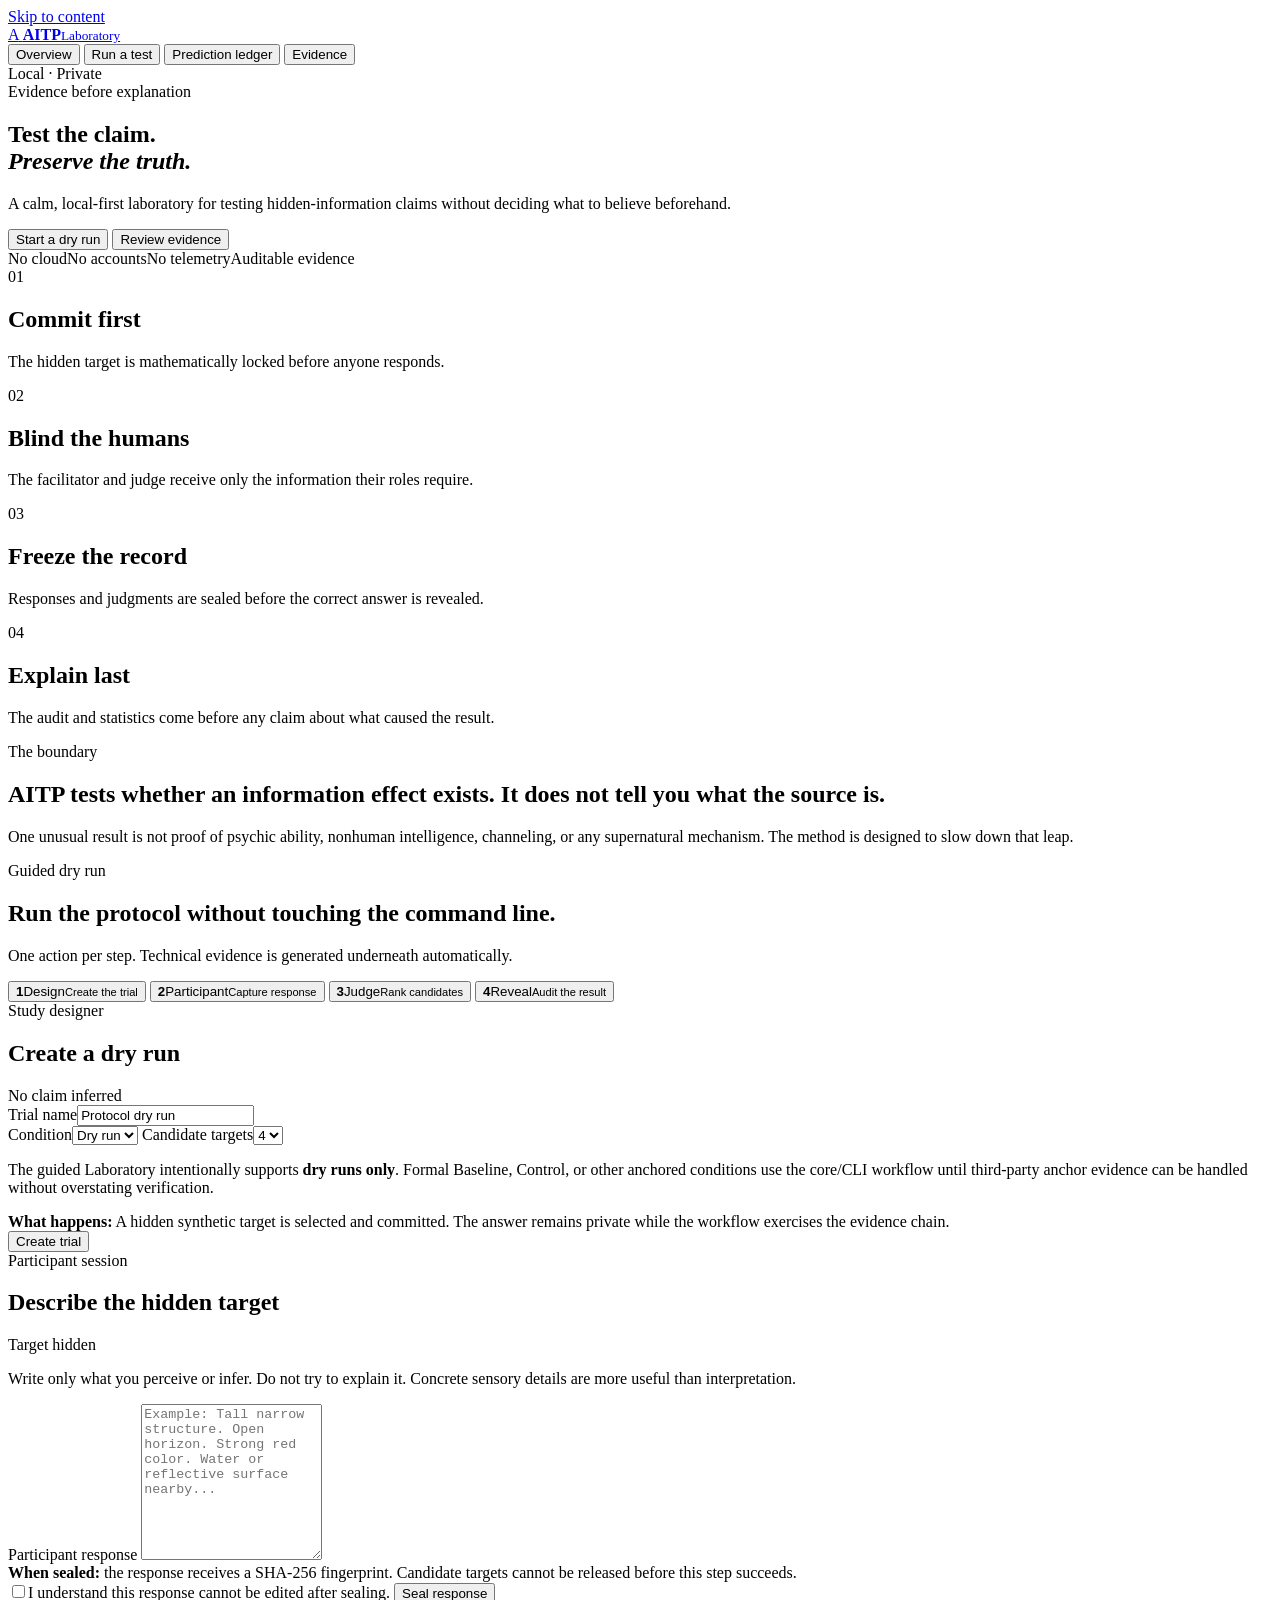
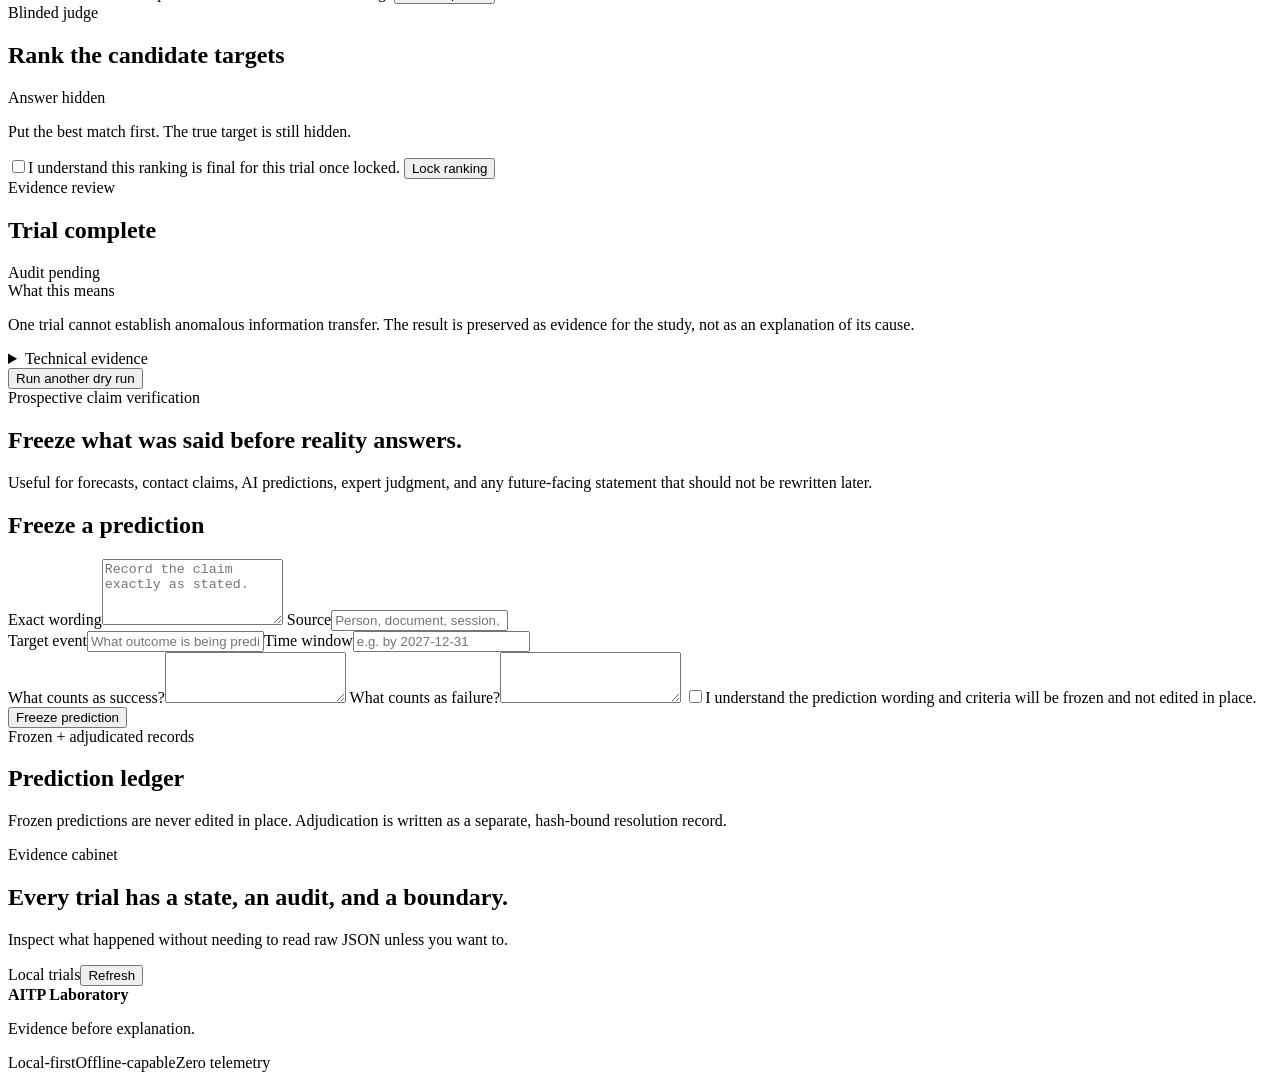
==== web/index.html @ ae25a0cd "feat: import AITP v1.1.0-rc4 public-release candidate" ====
<!doctype html>
<html lang="en">
<head>
  <meta charset="utf-8">
  <meta name="viewport" content="width=device-width,initial-scale=1">
  <meta name="color-scheme" content="dark light">
  <meta name="description" content="AITP Laboratory — local-first blinded information testing with tamper-evident evidence controls.">
  <title>AITP Laboratory — v1.1.0-rc4</title>
  <link rel="stylesheet" href="/app.css">
</head>
<body>
  <a class="skip" href="#main">Skip to content</a>
  <header class="topbar">
    <a class="brand" href="#home" aria-label="AITP Laboratory home">
      <span class="mark" aria-hidden="true">A</span>
      <span><strong>AITP</strong><small>Laboratory</small></span>
    </a>
    <nav aria-label="Primary">
      <button class="nav-link active" data-route="home" aria-current="page">Overview</button>
      <button class="nav-link" data-route="lab">Run a test</button>
      <button class="nav-link" data-route="ledger">Prediction ledger</button>
      <button class="nav-link" data-route="evidence">Evidence</button>
    </nav>
    <div class="local-pill"><span></span> Local · Private</div>
  </header>

  <main id="main">
    <section class="view active" id="view-home" data-view="home">
      <div class="hero shell">
        <div class="eyebrow">Evidence before explanation</div>
        <h1>Test the claim.<br><em>Preserve the truth.</em></h1>
        <p class="hero-copy">A calm, local-first laboratory for testing hidden-information claims without deciding what to believe beforehand.</p>
        <div class="hero-actions">
          <button class="button primary" data-go="lab">Start a dry run</button>
          <button class="button ghost" data-go="evidence">Review evidence</button>
        </div>
        <div class="trust-row" aria-label="Privacy and evidence properties">
          <span>No cloud</span><span>No accounts</span><span>No telemetry</span><span>Auditable evidence</span>
        </div>
      </div>
      <div class="shell principle-grid">
        <article><span>01</span><h2>Commit first</h2><p>The hidden target is mathematically locked before anyone responds.</p></article>
        <article><span>02</span><h2>Blind the humans</h2><p>The facilitator and judge receive only the information their roles require.</p></article>
        <article><span>03</span><h2>Freeze the record</h2><p>Responses and judgments are sealed before the correct answer is revealed.</p></article>
        <article><span>04</span><h2>Explain last</h2><p>The audit and statistics come before any claim about what caused the result.</p></article>
      </div>
      <div class="shell callout">
        <div><span class="kicker">The boundary</span><h2>AITP tests whether an information effect exists. It does not tell you what the source is.</h2></div>
        <p>One unusual result is not proof of psychic ability, nonhuman intelligence, channeling, or any supernatural mechanism. The method is designed to slow down that leap.</p>
      </div>
    </section>

    <section class="view" id="view-lab" data-view="lab">
      <div class="shell page-head"><div><span class="eyebrow">Guided dry run</span><h1>Run the protocol without touching the command line.</h1></div><p>One action per step. Technical evidence is generated underneath automatically.</p></div>
      <div class="shell lab-layout">
        <aside class="stepper" aria-label="Experiment steps">
          <button data-step="1" class="step active" aria-current="step"><b>1</b><span>Design<small>Create the trial</small></span></button>
          <button data-step="2" class="step" aria-disabled="true"><b>2</b><span>Participant<small>Capture response</small></span></button>
          <button data-step="3" class="step" aria-disabled="true"><b>3</b><span>Judge<small>Rank candidates</small></span></button>
          <button data-step="4" class="step" aria-disabled="true"><b>4</b><span>Reveal<small>Audit the result</small></span></button>
        </aside>
        <div class="stage card">
          <div class="stage-panel active" data-panel="1">
            <div class="stage-top"><div><span class="stage-label">Study designer</span><h2>Create a dry run</h2></div><span class="badge">No claim inferred</span></div>
            <label>Trial name<input id="trial-label" value="Protocol dry run" maxlength="120"></label>
            <div class="two-col">
              <label>Condition<select id="trial-condition"><option value="DRY_RUN">Dry run</option></select></label>
              <label>Candidate targets<select id="candidate-count"><option>3</option><option selected>4</option><option>5</option><option>6</option></select></label>
            </div>
            <p class="microcopy">The guided Laboratory intentionally supports <strong>dry runs only</strong>. Formal Baseline, Control, or other anchored conditions use the core/CLI workflow until third-party anchor evidence can be handled without overstating verification.</p>
            <div class="info-strip"><strong>What happens:</strong> A hidden synthetic target is selected and committed. The answer remains private while the workflow exercises the evidence chain.</div>
            <button class="button primary wide" id="create-trial">Create trial</button>
          </div>

          <div class="stage-panel" data-panel="2">
            <div class="stage-top"><div><span class="stage-label">Participant session</span><h2>Describe the hidden target</h2></div><span class="badge secure">Target hidden</span></div>
            <p class="prompt">Write only what you perceive or infer. Do not try to explain it. Concrete sensory details are more useful than interpretation.</p>
            <label class="sr-only" for="response-text">Participant response</label>
            <textarea id="response-text" rows="10" placeholder="Example: Tall narrow structure. Open horizon. Strong red color. Water or reflective surface nearby..."></textarea>
            <div class="info-strip"><strong>When sealed:</strong> the response receives a SHA-256 fingerprint. Candidate targets cannot be released before this step succeeds.</div>
            <label class="confirm-row"><input type="checkbox" id="confirm-response-seal"><span>I understand this response cannot be edited after sealing.</span></label>
            <button class="button primary wide" id="seal-response">Seal response</button>
          </div>

          <div class="stage-panel" data-panel="3">
            <div class="stage-top"><div><span class="stage-label">Blinded judge</span><h2>Rank the candidate targets</h2></div><span class="badge secure">Answer hidden</span></div>
            <p class="prompt" id="judge-response"></p>
            <div id="candidate-list" class="candidate-list" role="list" aria-label="Candidate ranking"></div><div id="ranking-live" class="sr-only" aria-live="polite"></div>
            <p class="microcopy">Put the best match first. The true target is still hidden.</p>
            <label class="confirm-row"><input type="checkbox" id="confirm-judgment-seal"><span>I understand this ranking is final for this trial once locked.</span></label>
            <button class="button primary wide" id="seal-judgment">Lock ranking</button>
          </div>

          <div class="stage-panel" data-panel="4">
            <div class="stage-top"><div><span class="stage-label">Evidence review</span><h2 id="result-title">Trial complete</h2></div><span class="badge" id="result-badge">Audit pending</span></div>
            <div id="result-target" class="reveal-card"></div>
            <div id="integrity-checks" class="integrity-grid"></div>
            <div class="interpretation"><span>What this means</span><p id="result-meaning">One trial cannot establish anomalous information transfer. The result is preserved as evidence for the study, not as an explanation of its cause.</p></div>
            <details><summary>Technical evidence</summary><pre id="technical-result"></pre></details>
            <button class="button ghost wide" id="new-trial">Run another dry run</button>
          </div>
        </div>
      </div>
    </section>

    <section class="view" id="view-ledger" data-view="ledger">
      <div class="shell page-head"><div><span class="eyebrow">Prospective claim verification</span><h1>Freeze what was said before reality answers.</h1></div><p>Useful for forecasts, contact claims, AI predictions, expert judgment, and any future-facing statement that should not be rewritten later.</p></div>
      <div class="shell ledger-grid">
        <form class="card form-card" id="prediction-form">
          <h2>Freeze a prediction</h2>
          <label>Exact wording<textarea id="pred-wording" rows="4" required placeholder="Record the claim exactly as stated."></textarea></label>
          <label>Source<input id="pred-source" placeholder="Person, document, session, model..."></label>
          <div class="two-col"><label>Target event<input id="pred-event" placeholder="What outcome is being predicted?"></label><label>Time window<input id="pred-window" placeholder="e.g. by 2027-12-31"></label></div>
          <label>What counts as success?<textarea id="pred-success" rows="3" required></textarea></label>
          <label>What counts as failure?<textarea id="pred-failure" rows="3" required></textarea></label>
          <label class="confirm-row"><input type="checkbox" id="confirm-prediction-freeze"><span>I understand the prediction wording and criteria will be frozen and not edited in place.</span></label>
          <button class="button primary wide" type="submit">Freeze prediction</button>
        </form>
        <div class="card ledger-list"><div class="stage-top"><div><span class="stage-label">Frozen + adjudicated records</span><h2>Prediction ledger</h2></div></div><p class="microcopy">Frozen predictions are never edited in place. Adjudication is written as a separate, hash-bound resolution record.</p><div id="prediction-list"></div></div>
      </div>
    </section>

    <section class="view" id="view-evidence" data-view="evidence">
      <div class="shell page-head"><div><span class="eyebrow">Evidence cabinet</span><h1>Every trial has a state, an audit, and a boundary.</h1></div><p>Inspect what happened without needing to read raw JSON unless you want to.</p></div>
      <div class="shell"><div class="card evidence-card"><div class="evidence-head"><span>Local trials</span><button class="button tiny ghost" id="refresh-evidence">Refresh</button></div><div id="trial-list"></div></div></div>
    </section>
  </main>

  <footer><div class="shell footer-inner"><div><strong>AITP Laboratory</strong><p>Evidence before explanation.</p></div><div><span>Local-first</span><span>Offline-capable</span><span>Zero telemetry</span></div></div></footer>
  <div id="alert" class="alert" role="alert" aria-live="assertive" hidden></div><div id="toast" role="status" aria-live="polite"></div>
  <script src="/app.js" defer></script>
</body>
</html>
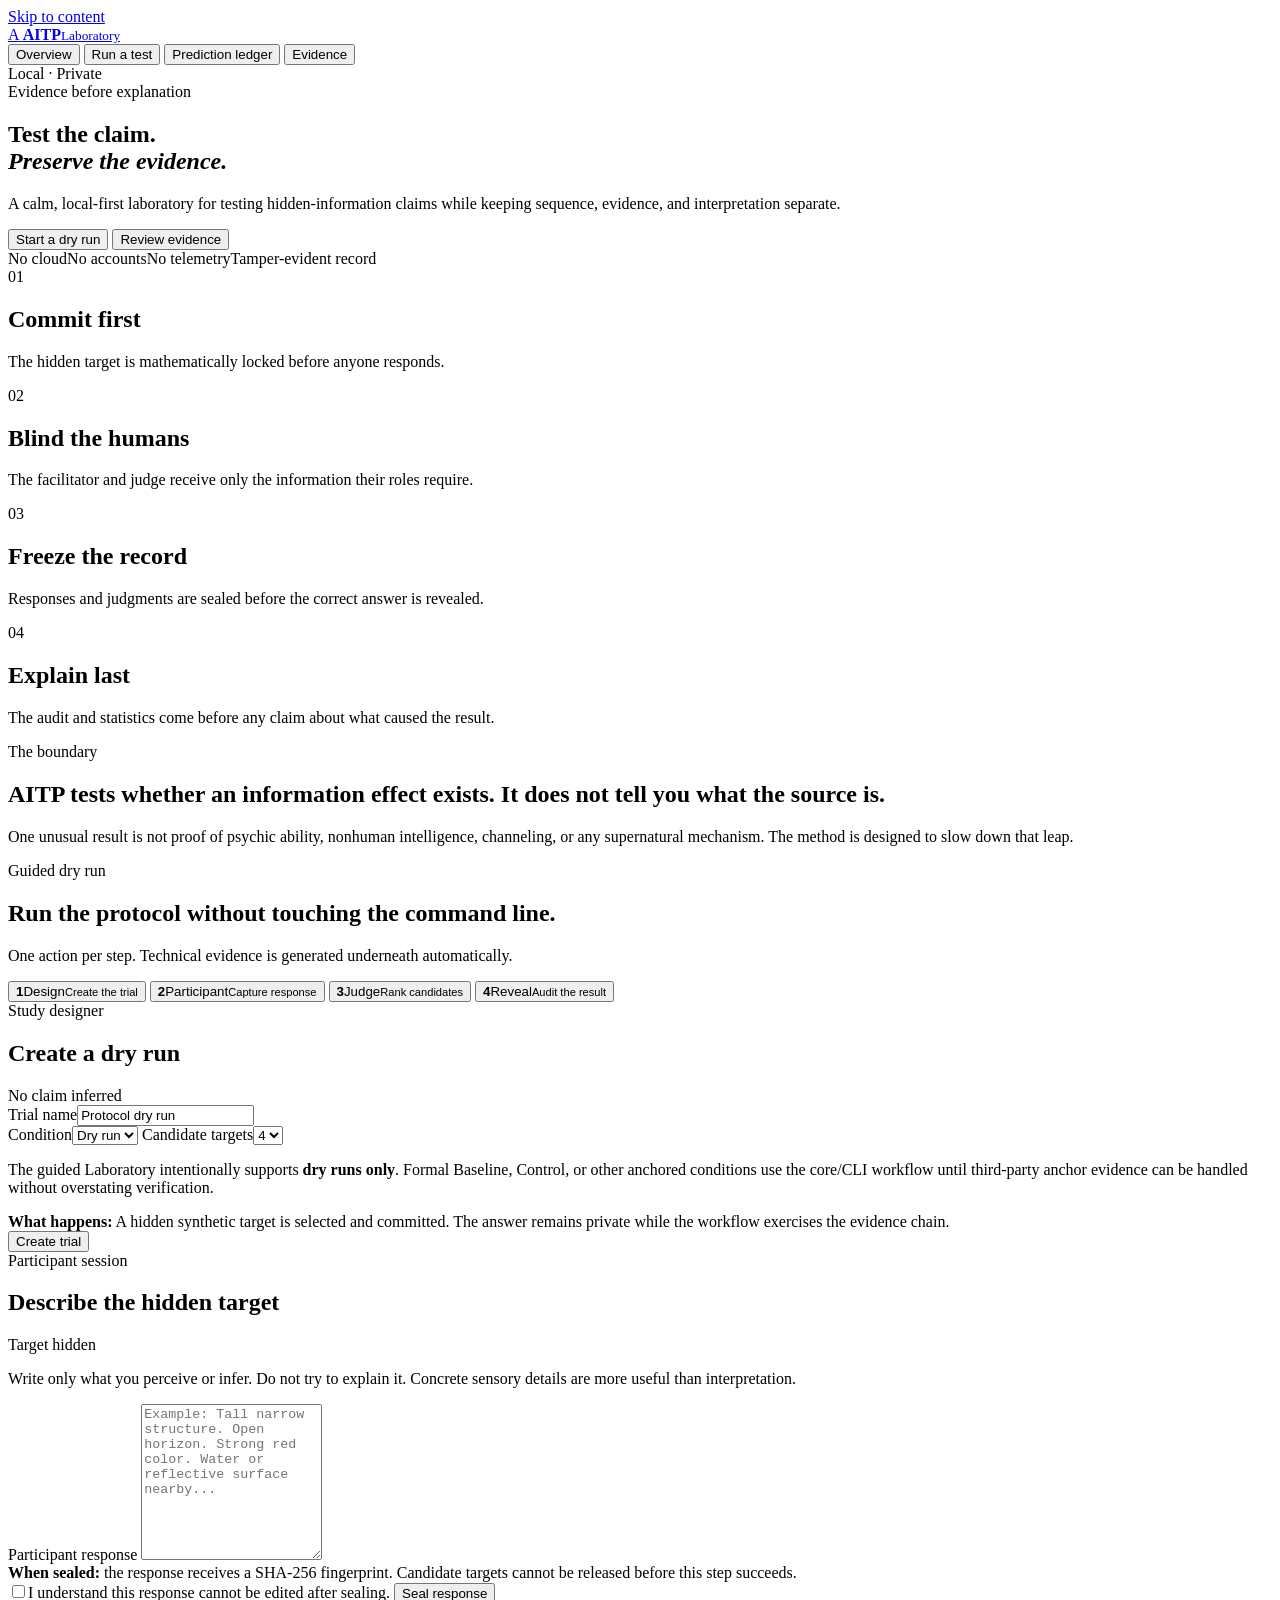
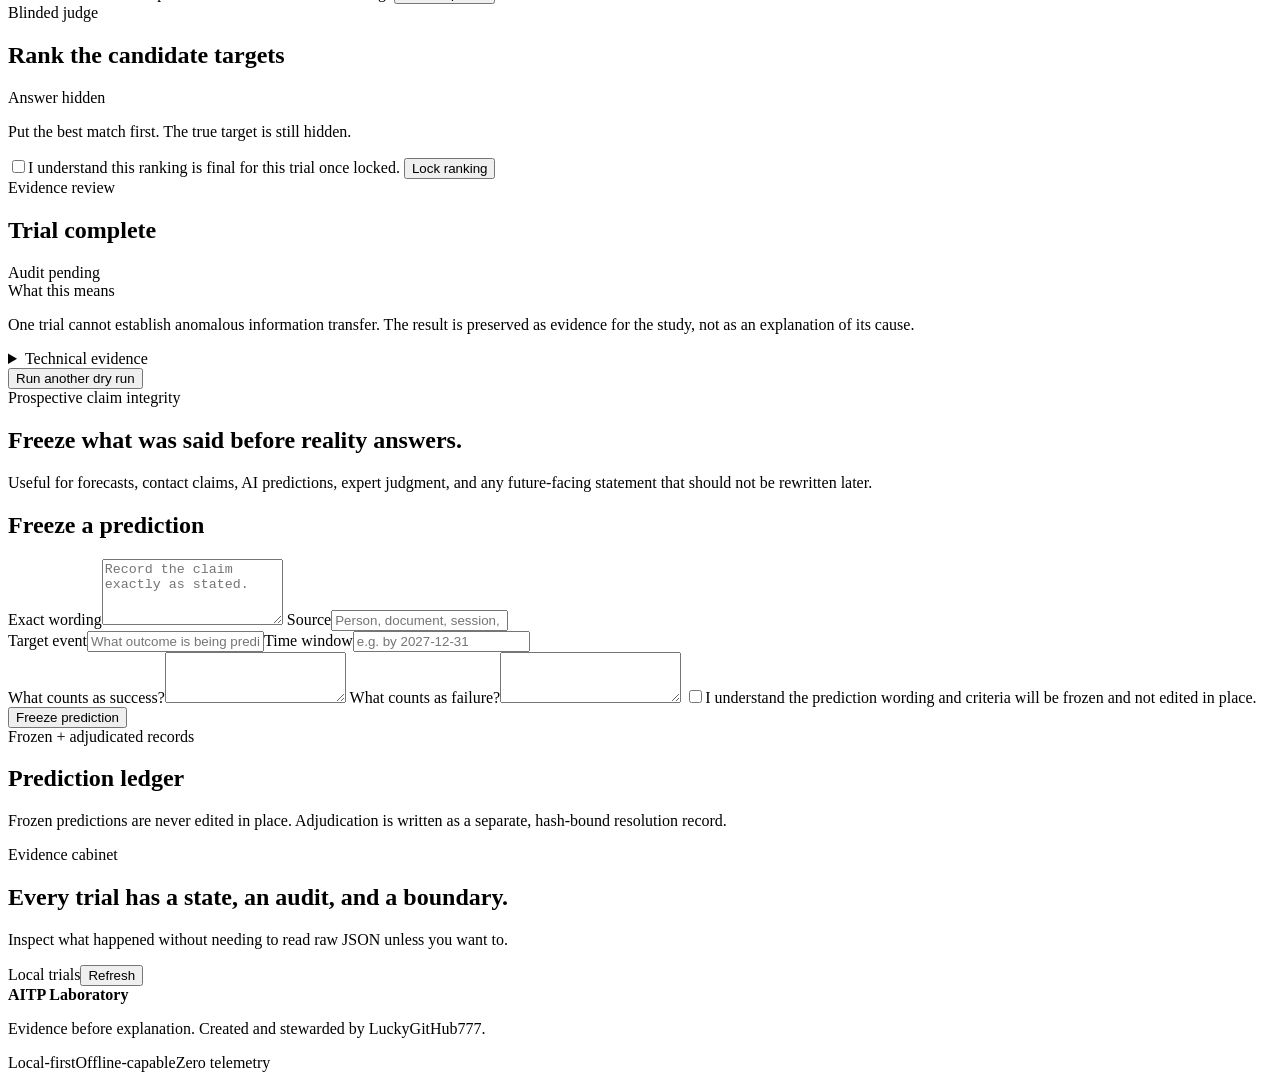
==== commit 18ee36b1: "ux: align Laboratory language and claim boundary" ====
--- a/web/index.html
+++ b/web/index.html
@@ -5,7 +5,7 @@
   <meta name="viewport" content="width=device-width,initial-scale=1">
   <meta name="color-scheme" content="dark light">
   <meta name="description" content="AITP Laboratory — local-first blinded information testing with tamper-evident evidence controls.">
-  <title>AITP Laboratory — v1.1.0-rc4</title>
+  <title>AITP Laboratory — v1.1.0</title>
   <link rel="stylesheet" href="/app.css">
 </head>
 <body>
@@ -28,14 +28,14 @@
     <section class="view active" id="view-home" data-view="home">
       <div class="hero shell">
         <div class="eyebrow">Evidence before explanation</div>
-        <h1>Test the claim.<br><em>Preserve the truth.</em></h1>
-        <p class="hero-copy">A calm, local-first laboratory for testing hidden-information claims without deciding what to believe beforehand.</p>
+        <h1>Test the claim.<br><em>Preserve the evidence.</em></h1>
+        <p class="hero-copy">A calm, local-first laboratory for testing hidden-information claims while keeping sequence, evidence, and interpretation separate.</p>
         <div class="hero-actions">
           <button class="button primary" data-go="lab">Start a dry run</button>
           <button class="button ghost" data-go="evidence">Review evidence</button>
         </div>
         <div class="trust-row" aria-label="Privacy and evidence properties">
-          <span>No cloud</span><span>No accounts</span><span>No telemetry</span><span>Auditable evidence</span>
+          <span>No cloud</span><span>No accounts</span><span>No telemetry</span><span>Tamper-evident record</span>
         </div>
       </div>
       <div class="shell principle-grid">
@@ -104,7 +104,7 @@
     </section>
 
     <section class="view" id="view-ledger" data-view="ledger">
-      <div class="shell page-head"><div><span class="eyebrow">Prospective claim verification</span><h1>Freeze what was said before reality answers.</h1></div><p>Useful for forecasts, contact claims, AI predictions, expert judgment, and any future-facing statement that should not be rewritten later.</p></div>
+      <div class="shell page-head"><div><span class="eyebrow">Prospective claim integrity</span><h1>Freeze what was said before reality answers.</h1></div><p>Useful for forecasts, contact claims, AI predictions, expert judgment, and any future-facing statement that should not be rewritten later.</p></div>
       <div class="shell ledger-grid">
         <form class="card form-card" id="prediction-form">
           <h2>Freeze a prediction</h2>
@@ -126,7 +126,7 @@
     </section>
   </main>
 
-  <footer><div class="shell footer-inner"><div><strong>AITP Laboratory</strong><p>Evidence before explanation.</p></div><div><span>Local-first</span><span>Offline-capable</span><span>Zero telemetry</span></div></div></footer>
+  <footer><div class="shell footer-inner"><div><strong>AITP Laboratory</strong><p>Evidence before explanation. Created and stewarded by LuckyGitHub777.</p></div><div><span>Local-first</span><span>Offline-capable</span><span>Zero telemetry</span></div></div></footer>
   <div id="alert" class="alert" role="alert" aria-live="assertive" hidden></div><div id="toast" role="status" aria-live="polite"></div>
   <script src="/app.js" defer></script>
 </body>
